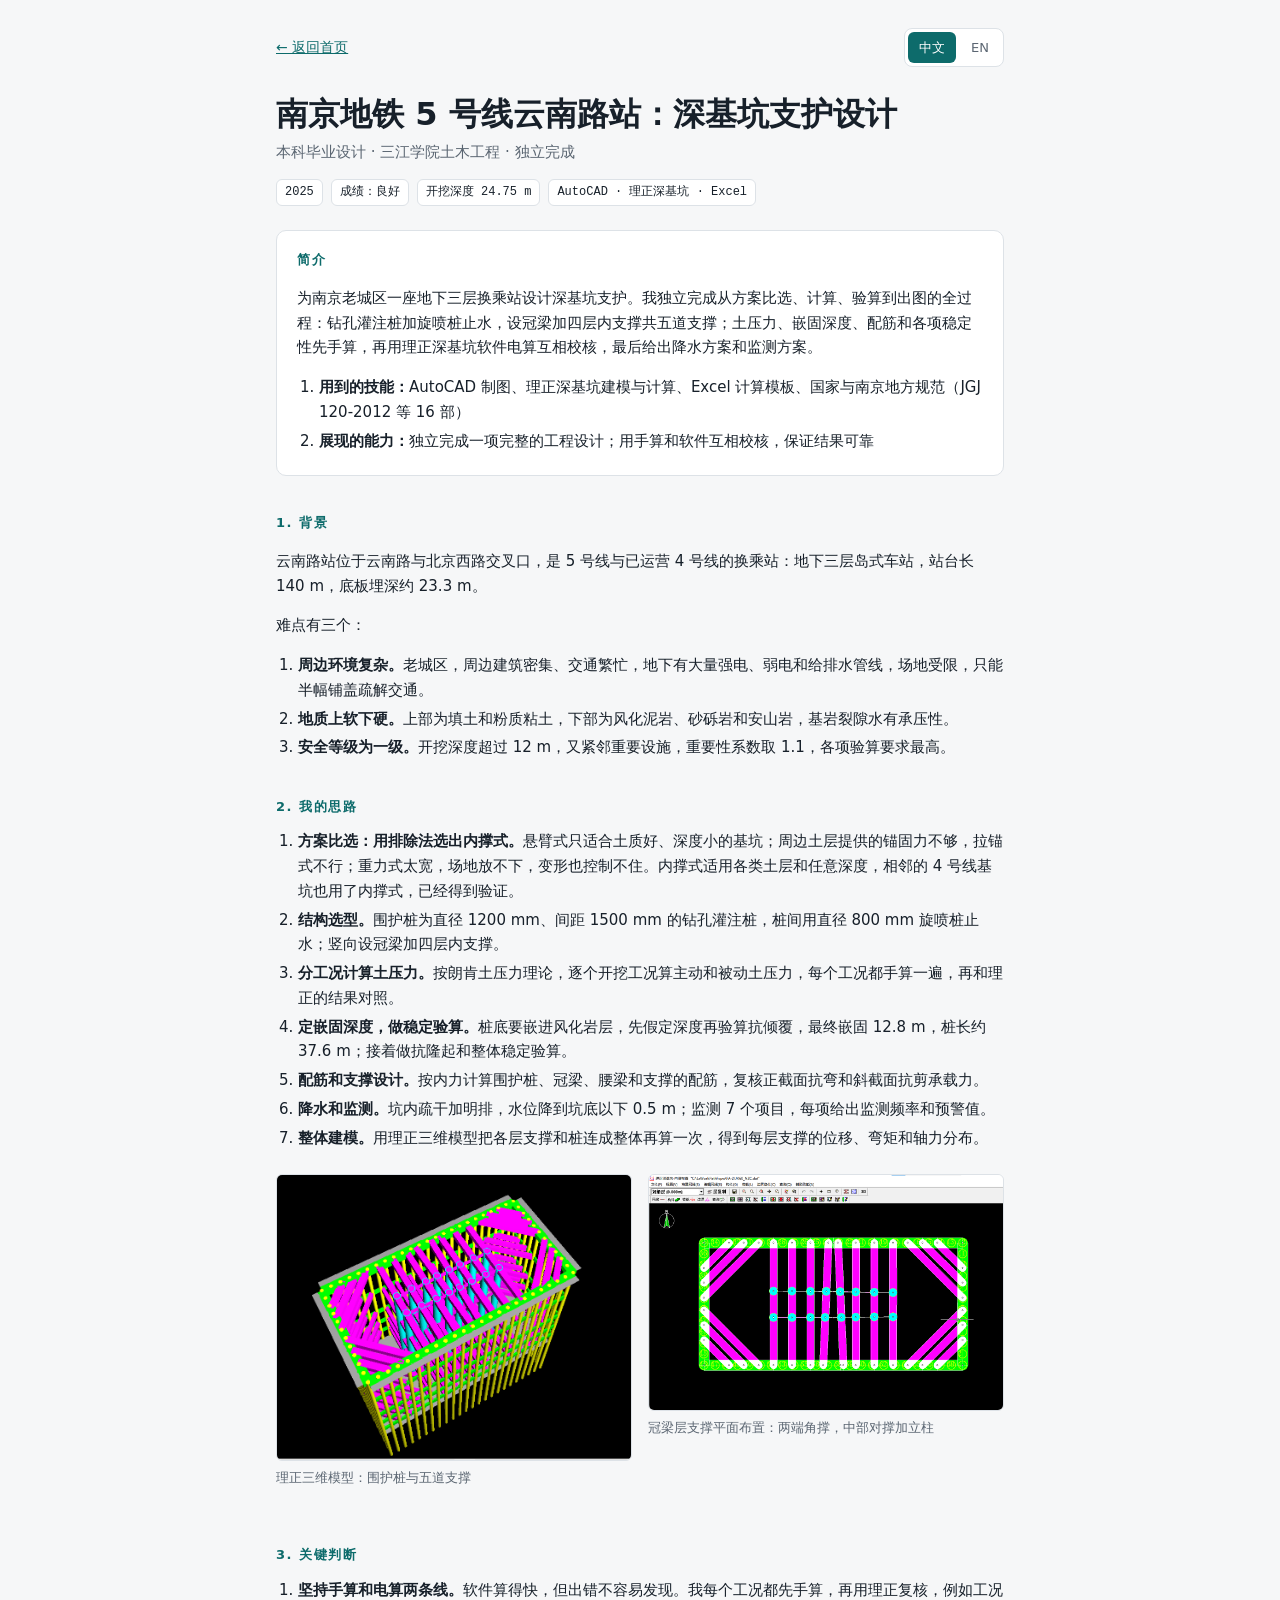
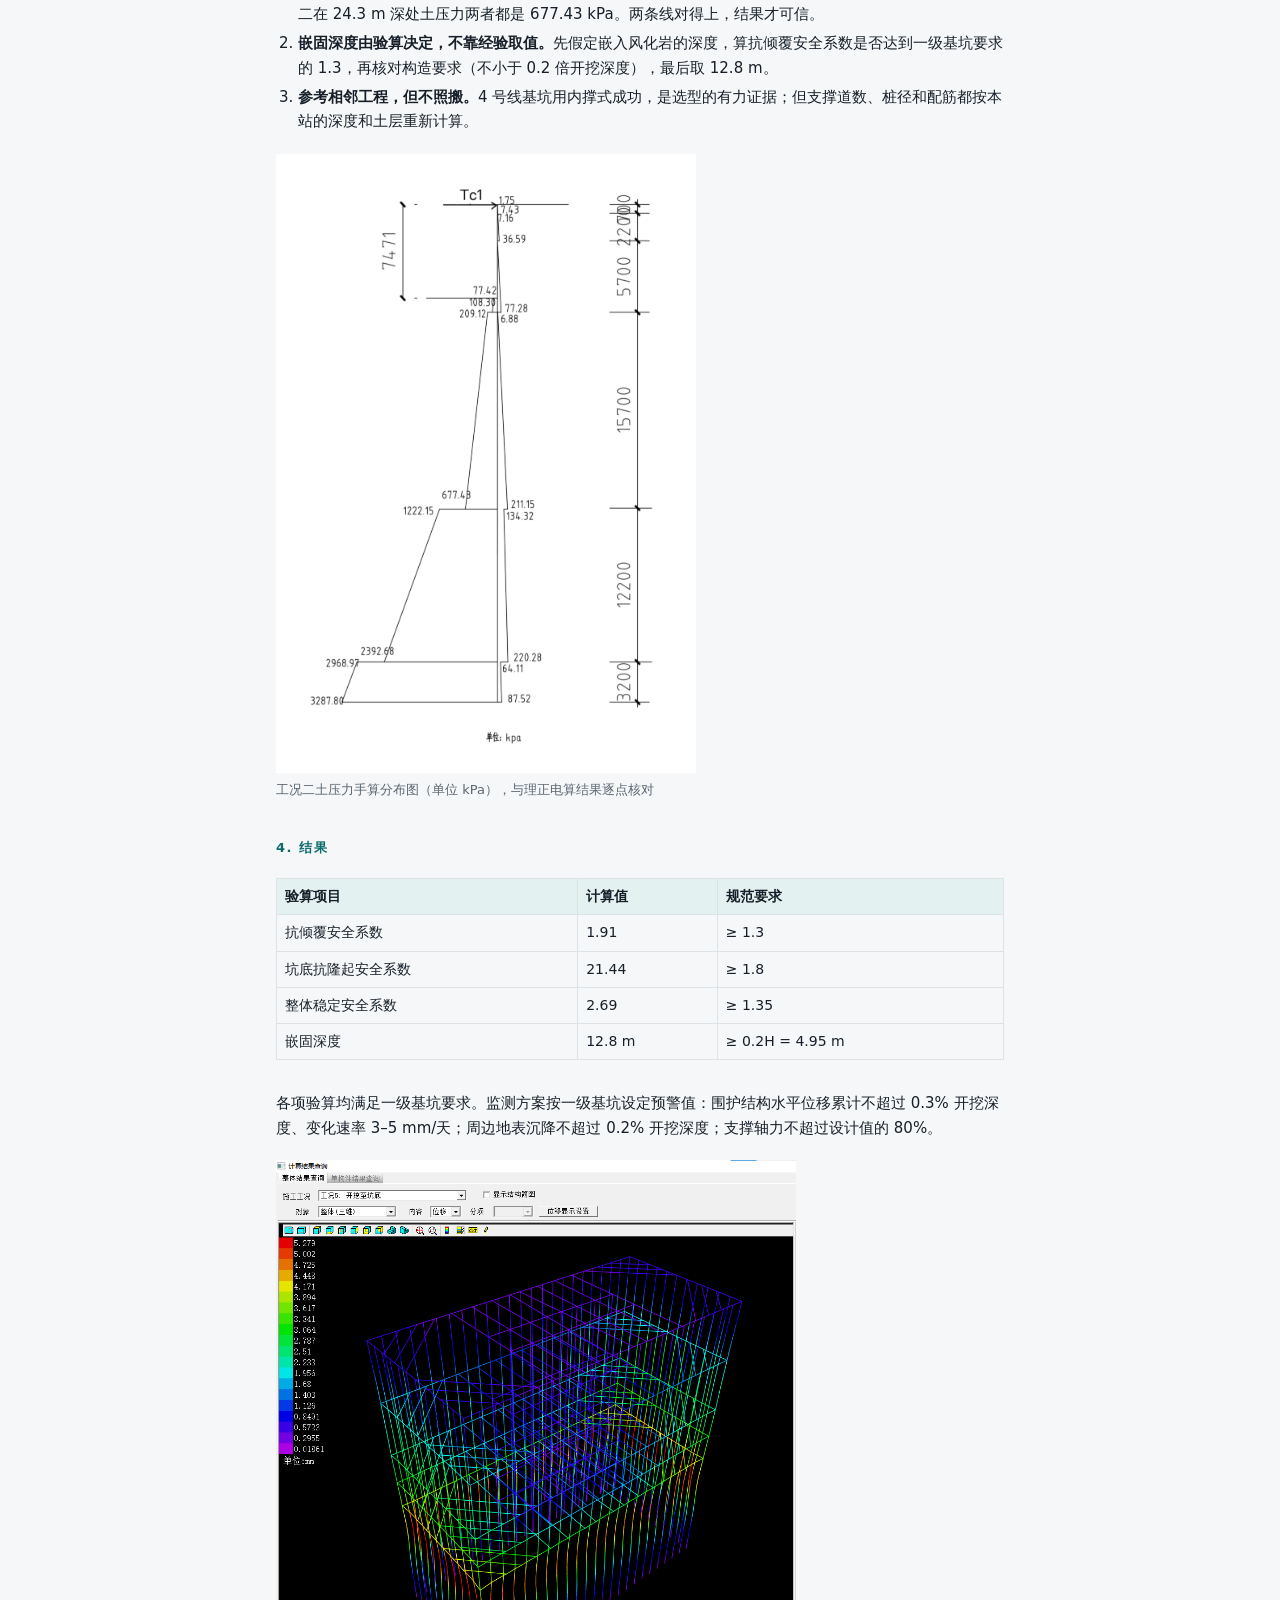
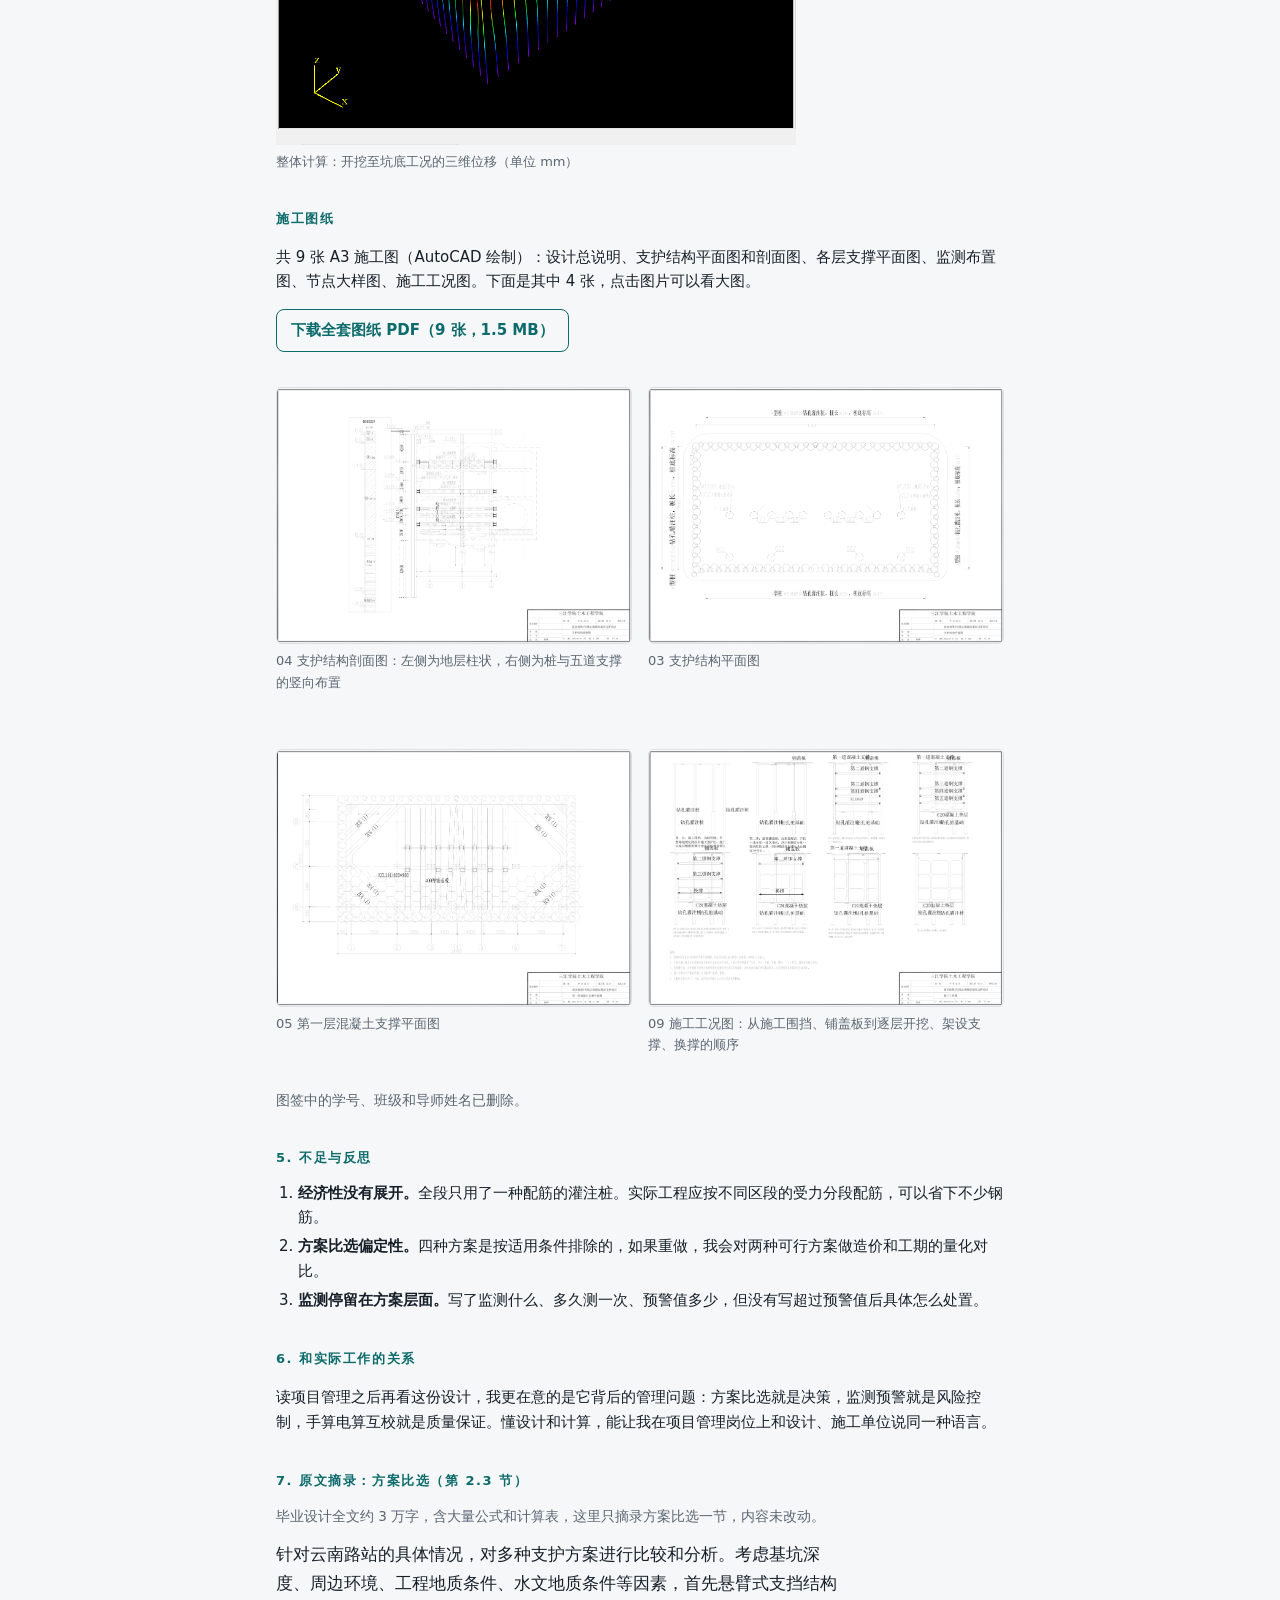
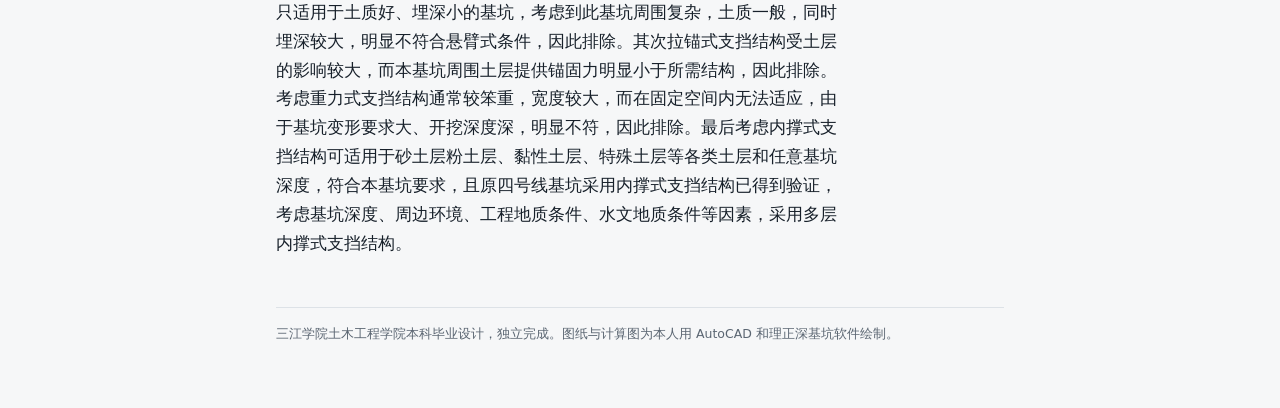
==== work/metro-excavation.html @ ae028c36 "Add files via upload" ====
<!DOCTYPE html>
<html lang="zh-CN" data-lang="zh">
<head>
<meta charset="utf-8">
<meta name="viewport" content="width=device-width, initial-scale=1">
<title>地铁深基坑支护设计｜孙祥 Xiang Sun</title>
<meta name="description" content="南京地铁 5 号线云南路站深基坑支护设计，三江学院土木工程本科毕业设计。">
<link rel="stylesheet" href="page.css">
</head>
<body>
<div class="wrap">
<div class="top">
  <a href="../index.html"><span lang-block="zh">← 返回首页</span><span lang-block="en">← Back to portfolio</span></a>
  <div class="langs" role="group" aria-label="Language"><button data-l="zh" aria-pressed="true">中文</button><button data-l="en" aria-pressed="false">EN</button></div>
</div>

<h1><span lang-block="zh">南京地铁 5 号线云南路站：深基坑支护设计</span><span lang-block="en">Nanjing Metro Line 5, Yunnan Road Station: Deep Excavation Support Design</span></h1>
<p class="sub"><span lang-block="zh">本科毕业设计 · 三江学院土木工程 · 独立完成</span><span lang-block="en">Undergraduate thesis · Sanjiang University, Civil Engineering · individual</span></p>
<div class="facts">
  <span>2025</span>
  <span><span lang-block="zh">成绩：良好</span><span lang-block="en">Grade: Good</span></span>
  <span><span lang-block="zh">开挖深度 24.75 m</span><span lang-block="en">Excavation 24.75 m</span></span>
  <span>AutoCAD · <span lang-block="zh">理正深基坑</span><span lang-block="en">Lizheng</span> · Excel</span>
</div>

<div class="card">
  <h2><span lang-block="zh">简介</span><span lang-block="en">Summary</span></h2>
  <p lang-block="zh">为南京老城区一座地下三层换乘站设计深基坑支护。我独立完成从方案比选、计算、验算到出图的全过程：钻孔灌注桩加旋喷桩止水，设冠梁加四层内支撑共五道支撑；土压力、嵌固深度、配筋和各项稳定性先手算，再用理正深基坑软件电算互相校核，最后给出降水方案和监测方案。</p>
  <p lang-block="en">Excavation support design for a three-level interchange station in Nanjing's old city. I did the whole design on my own, from option selection through calculation and checks to drawings: bored piles with a jet-grout cut-off, and five strut levels (capping beam plus four internal levels). Earth pressure, embedment, reinforcement and stability were hand-calculated, then cross-checked in Lizheng excavation software, followed by dewatering and monitoring plans.</p>
  <ol lang-block="zh">
    <li><b>用到的技能：</b>AutoCAD 制图、理正深基坑建模与计算、Excel 计算模板、国家与南京地方规范（JGJ 120-2012 等 16 部）</li>
    <li><b>展现的能力：</b>独立完成一项完整的工程设计；用手算和软件互相校核，保证结果可靠</li>
  </ol>
  <ol lang-block="en">
    <li><b>Skills:</b> AutoCAD drafting, Lizheng modelling and analysis, Excel calculation templates, 16 national and Nanjing codes (incl. JGJ 120-2012)</li>
    <li><b>Shows:</b> a complete engineering design done independently, with hand calculations and software cross-checked for reliability</li>
  </ol>
</div>

<h2><span lang-block="zh">1. 背景</span><span lang-block="en">1. Context</span></h2>
<div lang-block="zh">
  <p>云南路站位于云南路与北京西路交叉口，是 5 号线与已运营 4 号线的换乘站：地下三层岛式车站，站台长 140 m，底板埋深约 23.3 m。</p>
  <p>难点有三个：</p>
  <ol>
    <li><b>周边环境复杂。</b>老城区，周边建筑密集、交通繁忙，地下有大量强电、弱电和给排水管线，场地受限，只能半幅铺盖疏解交通。</li>
    <li><b>地质上软下硬。</b>上部为填土和粉质粘土，下部为风化泥岩、砂砾岩和安山岩，基岩裂隙水有承压性。</li>
    <li><b>安全等级为一级。</b>开挖深度超过 12 m，又紧邻重要设施，重要性系数取 1.1，各项验算要求最高。</li>
  </ol>
</div>
<div lang-block="en">
  <p>The station sits at the Yunnan Road and Beijing West Road intersection, an interchange with the operating Line 4: a three-level island station with a 140 m platform and a base slab about 23.3 m deep.</p>
  <p>Three things made it hard:</p>
  <ol>
    <li><b>A crowded site.</b> Old city, dense buildings, heavy traffic, many power, telecom and water utilities, and room for only half-width deck traffic diversion.</li>
    <li><b>Soft over hard ground.</b> Fill and silty clay over weathered mudstone, conglomerate and andesite, with confined fissure water in the bedrock.</li>
    <li><b>Safety class 1.</b> Over 12 m deep beside critical facilities, so an importance factor of 1.1 and the strictest checks.</li>
  </ol>
</div>

<h2><span lang-block="zh">2. 我的思路</span><span lang-block="en">2. How I approached it</span></h2>
<ol lang-block="zh">
  <li><b>方案比选：用排除法选出内撑式。</b>悬臂式只适合土质好、深度小的基坑；周边土层提供的锚固力不够，拉锚式不行；重力式太宽，场地放不下，变形也控制不住。内撑式适用各类土层和任意深度，相邻的 4 号线基坑也用了内撑式，已经得到验证。</li>
  <li><b>结构选型。</b>围护桩为直径 1200 mm、间距 1500 mm 的钻孔灌注桩，桩间用直径 800 mm 旋喷桩止水；竖向设冠梁加四层内支撑。</li>
  <li><b>分工况计算土压力。</b>按朗肯土压力理论，逐个开挖工况算主动和被动土压力，每个工况都手算一遍，再和理正的结果对照。</li>
  <li><b>定嵌固深度，做稳定验算。</b>桩底要嵌进风化岩层，先假定深度再验算抗倾覆，最终嵌固 12.8 m，桩长约 37.6 m；接着做抗隆起和整体稳定验算。</li>
  <li><b>配筋和支撑设计。</b>按内力计算围护桩、冠梁、腰梁和支撑的配筋，复核正截面抗弯和斜截面抗剪承载力。</li>
  <li><b>降水和监测。</b>坑内疏干加明排，水位降到坑底以下 0.5 m；监测 7 个项目，每项给出监测频率和预警值。</li>
  <li><b>整体建模。</b>用理正三维模型把各层支撑和桩连成整体再算一次，得到每层支撑的位移、弯矩和轴力分布。</li>
</ol>
<ol lang-block="en">
  <li><b>Option selection by elimination.</b> Cantilever walls suit only good soil and shallow pits; the soil cannot provide enough anchor capacity for tiebacks; a gravity wall is too wide for the site and cannot control deformation. Internal struts suit any soil and depth, and were already proven on the adjacent Line 4 excavation.</li>
  <li><b>Structure.</b> 1200 mm bored piles at 1500 mm centres, 800 mm jet-grout columns between piles, and a capping beam plus four strut levels.</li>
  <li><b>Earth pressure by stage.</b> Rankine active and passive pressures for each excavation stage, each calculated by hand and compared with Lizheng.</li>
  <li><b>Embedment and stability.</b> Piles socket into weathered rock: assume a depth, check overturning, and settle on 12.8 m embedment (pile length about 37.6 m); then check basal heave and overall stability.</li>
  <li><b>Reinforcement and struts.</b> Reinforcement for piles, capping beam, walings and struts from the internal forces, with bending and shear capacity checks.</li>
  <li><b>Dewatering and monitoring.</b> In-pit drainage plus open pumping to 0.5 m below formation; seven monitoring items, each with frequency and alarm values.</li>
  <li><b>Whole-model run.</b> A 3D Lizheng model joining piles and all strut levels to get displacement, bending moment and axial force for each level.</li>
</ol>

<div class="gallery">
  <figure>
    <img src="img/metro-struts-3d.png" alt="理正三维模型：围护桩与五道内支撑" width="829" height="666" loading="lazy">
    <figcaption><span lang-block="zh">理正三维模型：围护桩与五道支撑</span><span lang-block="en">Lizheng 3D model: piles and five strut levels</span></figcaption>
  </figure>
  <figure>
    <img src="img/metro-struts-plan.png" alt="冠梁层内支撑平面布置" width="1226" height="812" loading="lazy">
    <figcaption><span lang-block="zh">冠梁层支撑平面布置：两端角撑，中部对撑加立柱</span><span lang-block="en">Capping-beam strut plan: corner braces at the ends, cross struts with king posts in the middle</span></figcaption>
  </figure>
</div>

<h2><span lang-block="zh">3. 关键判断</span><span lang-block="en">3. Key judgements</span></h2>
<ol lang-block="zh">
  <li><b>坚持手算和电算两条线。</b>软件算得快，但出错不容易发现。我每个工况都先手算，再用理正复核，例如工况二在 24.3 m 深处土压力两者都是 677.43 kPa。两条线对得上，结果才可信。</li>
  <li><b>嵌固深度由验算决定，不靠经验取值。</b>先假定嵌入风化岩的深度，算抗倾覆安全系数是否达到一级基坑要求的 1.3，再核对构造要求（不小于 0.2 倍开挖深度），最后取 12.8 m。</li>
  <li><b>参考相邻工程，但不照搬。</b>4 号线基坑用内撑式成功，是选型的有力证据；但支撑道数、桩径和配筋都按本站的深度和土层重新计算。</li>
</ol>
<ol lang-block="en">
  <li><b>Two independent lines: hand and software.</b> Software is fast but its errors are hard to spot. Every stage was hand-calculated first and then checked in Lizheng; for example, in stage 2 both gave 677.43 kPa at 24.3 m depth. Agreement between the two is what makes the result trustworthy.</li>
  <li><b>Embedment from checks, not rule of thumb.</b> Assume a rock socket depth, confirm the overturning factor meets 1.3 for class 1, check the 0.2H detailing rule, then fix 12.8 m.</li>
  <li><b>Learn from the neighbour, do not copy it.</b> Line 4's success supported the choice of struts, but strut levels, pile size and reinforcement were all recalculated for this station's depth and ground.</li>
</ol>

<figure>
  <img src="img/metro-earth-pressure-hand.png" alt="工况二土压力手算分布图，单位 kPa" width="1039" height="1532" loading="lazy" class="w420">
  <figcaption><span lang-block="zh">工况二土压力手算分布图（单位 kPa），与理正电算结果逐点核对</span><span lang-block="en">Stage 2 earth pressure by hand (kPa), checked point by point against Lizheng</span></figcaption>
</figure>

<h2><span lang-block="zh">4. 结果</span><span lang-block="en">4. Results</span></h2>
<div class="tablewrap">
<table>
  <tr><th><span lang-block="zh">验算项目</span><span lang-block="en">Check</span></th><th><span lang-block="zh">计算值</span><span lang-block="en">Result</span></th><th><span lang-block="zh">规范要求</span><span lang-block="en">Required</span></th></tr>
  <tr><td><span lang-block="zh">抗倾覆安全系数</span><span lang-block="en">Overturning</span></td><td>1.91</td><td>≥ 1.3</td></tr>
  <tr><td><span lang-block="zh">坑底抗隆起安全系数</span><span lang-block="en">Basal heave</span></td><td>21.44</td><td>≥ 1.8</td></tr>
  <tr><td><span lang-block="zh">整体稳定安全系数</span><span lang-block="en">Overall stability</span></td><td>2.69</td><td>≥ 1.35</td></tr>
  <tr><td><span lang-block="zh">嵌固深度</span><span lang-block="en">Embedment</span></td><td>12.8 m</td><td>≥ 0.2H = 4.95 m</td></tr>
</table>
</div>
<p lang-block="zh">各项验算均满足一级基坑要求。监测方案按一级基坑设定预警值：围护结构水平位移累计不超过 0.3% 开挖深度、变化速率 3–5 mm/天；周边地表沉降不超过 0.2% 开挖深度；支撑轴力不超过设计值的 80%。</p>
<p lang-block="en">All checks meet class 1 requirements. Monitoring alarms follow class 1: cumulative wall displacement 0.3% of depth (3–5 mm/day), ground settlement 0.2% of depth, strut force 80% of design value.</p>

<figure>
  <img src="img/metro-displacement.png" alt="理正整体计算：开挖至坑底时的三维位移云图，单位 mm" width="961" height="1080" loading="lazy" class="w520">
  <figcaption><span lang-block="zh">整体计算：开挖至坑底工况的三维位移（单位 mm）</span><span lang-block="en">Whole model: 3D displacement at final excavation (mm)</span></figcaption>
</figure>

<h2 id="drawings"><span lang-block="zh">施工图纸</span><span lang-block="en">Construction drawings</span></h2>
<p lang-block="zh">共 9 张 A3 施工图（AutoCAD 绘制）：设计总说明、支护结构平面图和剖面图、各层支撑平面图、监测布置图、节点大样图、施工工况图。下面是其中 4 张，点击图片可以看大图。</p>
<p lang-block="en">Nine A3 construction drawings in AutoCAD: general notes, support plan and section, strut plans for each level, monitoring layout, details and construction stages. Four are shown below; click to enlarge.</p>
<p><a class="dl" href="metro-drawings.pdf" download><span lang-block="zh">下载全套图纸 PDF（9 张，1.5 MB）</span><span lang-block="en">Download all drawings (PDF, 9 sheets, 1.5 MB)</span></a></p>
<div class="gallery">
  <figure><a href="img/metro-dwg-section.png"><img src="img/metro-dwg-section.png" alt="支护结构剖面图：钻孔灌注桩、冠梁与四道钢支撑，桩长 37.551 m，嵌固 12.8 m" width="1939" height="1399" loading="lazy"></a>
    <figcaption><span lang-block="zh">04 支护结构剖面图：左侧为地层柱状，右侧为桩与五道支撑的竖向布置</span><span lang-block="en">04 Support section: soil profile on the left, piles and five strut levels on the right</span></figcaption></figure>
  <figure><a href="img/metro-dwg-plan.png"><img src="img/metro-dwg-plan.png" alt="支护结构平面图" width="1939" height="1399" loading="lazy"></a>
    <figcaption><span lang-block="zh">03 支护结构平面图</span><span lang-block="en">03 Support plan</span></figcaption></figure>
  <figure><a href="img/metro-dwg-strut1.png"><img src="img/metro-dwg-strut1.png" alt="第一层混凝土支撑平面图" width="1939" height="1399" loading="lazy"></a>
    <figcaption><span lang-block="zh">05 第一层混凝土支撑平面图</span><span lang-block="en">05 First-level concrete strut plan</span></figcaption></figure>
  <figure><a href="img/metro-dwg-stages.png"><img src="img/metro-dwg-stages.png" alt="施工工况图：分步开挖与支撑安装顺序" width="1939" height="1399" loading="lazy"></a>
    <figcaption><span lang-block="zh">09 施工工况图：从施工围挡、铺盖板到逐层开挖、架设支撑、换撑的顺序</span><span lang-block="en">09 Construction stages: from hoarding and deck to staged excavation, strutting and re-propping</span></figcaption></figure>
</div>
<p class="note"><span lang-block="zh">图签中的学号、班级和导师姓名已删除。</span><span lang-block="en">Student number, class and supervisor name have been removed from the title blocks.</span></p>

<h2><span lang-block="zh">5. 不足与反思</span><span lang-block="en">5. Limits and reflection</span></h2>
<ol lang-block="zh">
  <li><b>经济性没有展开。</b>全段只用了一种配筋的灌注桩。实际工程应按不同区段的受力分段配筋，可以省下不少钢筋。</li>
  <li><b>方案比选偏定性。</b>四种方案是按适用条件排除的，如果重做，我会对两种可行方案做造价和工期的量化对比。</li>
  <li><b>监测停留在方案层面。</b>写了监测什么、多久测一次、预警值多少，但没有写超过预警值后具体怎么处置。</li>
</ol>
<ol lang-block="en">
  <li><b>Economy not explored.</b> One pile reinforcement scheme was used throughout; in practice, zoning reinforcement by load would save steel.</li>
  <li><b>Qualitative option selection.</b> Options were ruled out by applicability; in a redo I would compare cost and time for the two feasible options.</li>
  <li><b>Monitoring stops at the plan.</b> It sets what to measure, how often and the alarm levels, but not the response once an alarm is triggered.</li>
</ol>

<h2><span lang-block="zh">6. 和实际工作的关系</span><span lang-block="en">6. Why it matters in practice</span></h2>
<p lang-block="zh">读项目管理之后再看这份设计，我更在意的是它背后的管理问题：方案比选就是决策，监测预警就是风险控制，手算电算互校就是质量保证。懂设计和计算，能让我在项目管理岗位上和设计、施工单位说同一种语言。</p>
<p lang-block="en">Looking back after studying project management, the design maps onto management work: option selection is a decision, monitoring alarms are risk control, and hand-versus-software checks are quality assurance. Understanding the engineering lets me speak the same language as designers and contractors.</p>

<h2><span lang-block="zh">7. 原文摘录：方案比选（第 2.3 节）</span><span lang-block="en">7. Excerpt: option selection (Section 2.3, in Chinese)</span></h2>
<p class="note"><span lang-block="zh">毕业设计全文约 3 万字，含大量公式和计算表，这里只摘录方案比选一节，内容未改动。</span><span lang-block="en">The full thesis is about 30,000 Chinese characters with many formulas and tables; only the option-selection section is quoted here, unchanged.</span></p>
<article class="paper" lang="zh-CN">
<p>针对云南路站的具体情况，对多种支护方案进行比较和分析。考虑基坑深度、周边环境、工程地质条件、水文地质条件等因素，首先悬臂式支挡结构只适用于土质好、埋深小的基坑，考虑到此基坑周围复杂，土质一般，同时埋深较大，明显不符合悬臂式条件，因此排除。其次拉锚式支挡结构受土层的影响较大，而本基坑周围土层提供锚固力明显小于所需结构，因此排除。考虑重力式支挡结构通常较笨重，宽度较大，而在固定空间内无法适应，由于基坑变形要求大、开挖深度深，明显不符，因此排除。最后考虑内撑式支挡结构可适用于砂土层粉土层、黏性土层、特殊土层等各类土层和任意基坑深度，符合本基坑要求，且原四号线基坑采用内撑式支挡结构已得到验证，考虑基坑深度、周边环境、工程地质条件、水文地质条件等因素，采用多层内撑式支挡结构。</p>
</article>

<footer><span lang-block="zh">三江学院土木工程学院本科毕业设计，独立完成。图纸与计算图为本人用 AutoCAD 和理正深基坑软件绘制。</span><span lang-block="en">Undergraduate thesis, Sanjiang University, completed individually. Figures produced by me in Lizheng and AutoCAD.</span></footer>
</div>
<script src="page.js"></script>
</body>
</html>
---- work/page.css ----
/* Shared style for work pages: same tokens as index.html, reading layout */
:root{
  --bg:#f6f7f8; --surface:#ffffff; --fg:#17202a; --muted:#5b6672; --line:#dde2e7;
  --accent:#0d6b6b; --accent-soft:#e3f1f0;
  --sans:-apple-system,"Segoe UI","PingFang SC","Microsoft YaHei",system-ui,sans-serif;
  --serif:Georgia,"Times New Roman","Songti SC",serif;
  --mono:ui-monospace,"SF Mono",Menlo,Consolas,monospace;
}
@media (prefers-color-scheme: dark){:root:not([data-theme="light"]){
  --bg:#0f1418; --surface:#161d22; --fg:#e6ebef; --muted:#9aa6b1; --line:#26313a;
  --accent:#4fbdb6; --accent-soft:#16312f; color-scheme:dark}}
:root[data-theme="dark"]{
  --bg:#0f1418; --surface:#161d22; --fg:#e6ebef; --muted:#9aa6b1; --line:#26313a;
  --accent:#4fbdb6; --accent-soft:#16312f; color-scheme:dark}
*{box-sizing:border-box}
body{margin:0;background:var(--bg);color:var(--fg);font-family:var(--sans);font-size:15px;line-height:1.65}
img{max-width:100%;height:auto;display:block}
a{color:var(--accent)}
a:focus-visible,button:focus-visible{outline:2px solid var(--accent);outline-offset:2px}
.wrap{max-width:760px;margin:0 auto;padding:28px max(16px,env(safe-area-inset-right,0px)) 64px max(16px,env(safe-area-inset-left,0px))}
.top{display:flex;justify-content:space-between;align-items:center;gap:12px;font-size:14px}
.langs{display:flex;gap:4px;border:1px solid var(--line);border-radius:8px;padding:3px;background:var(--surface)}
.langs button{font:inherit;font-size:13px;border:0;background:none;color:var(--muted);padding:5px 11px;border-radius:6px;cursor:pointer}
.langs button[aria-pressed="true"]{background:var(--accent);color:#fff}
h1{font-size:clamp(24px,4.5vw,32px);line-height:1.2;margin:28px 0 6px;text-wrap:balance}
.sub{color:var(--muted);margin:0 0 4px}
.facts{display:flex;flex-wrap:wrap;gap:8px;margin:14px 0 0}
.facts>span{font-family:var(--mono);font-size:12px;border:1px solid var(--line);border-radius:6px;padding:3px 8px;background:var(--surface)}
.card{background:var(--surface);border:1px solid var(--line);border-radius:10px;padding:18px 20px;margin-top:24px}
.card h2{margin-top:0}
h2{font-size:13px;text-transform:uppercase;letter-spacing:.12em;color:var(--accent);margin:36px 0 12px}
ol{margin:8px 0 0;padding-left:22px;list-style:decimal}
li{margin:4px 0}
.note{font-size:13.5px;color:var(--muted)}
blockquote{margin:12px 0 0;padding-left:14px;border-left:3px solid var(--line);color:var(--muted)}
.paper{margin-top:8px}
.paper h2{font-size:17px;text-transform:none;letter-spacing:0;color:var(--fg);margin:32px 0 8px}
.paper p{font-family:var(--serif);font-size:16.5px;line-height:1.75;margin:0 0 14px;max-width:68ch}
.refs p{font-size:13.5px;color:var(--muted);padding-left:2em;text-indent:-2em;margin:0 0 6px;max-width:none}
figure{margin:20px 0}
figcaption{font-size:13px;color:var(--muted);margin-top:6px}
.gallery{display:grid;grid-template-columns:repeat(auto-fit,minmax(260px,1fr));gap:16px}
.gallery img{border:1px solid var(--line);border-radius:6px}
table{border-collapse:collapse;width:100%;font-size:14px;margin:8px 0 16px}
th,td{border:1px solid var(--line);padding:6px 8px;text-align:left;vertical-align:top}
th{background:var(--accent-soft)}
.tablewrap{overflow-x:auto}
footer{margin-top:48px;color:var(--muted);font-size:12.5px;border-top:1px solid var(--line);padding-top:16px}
[lang-block]{display:none}
html[data-lang="zh"] [lang-block="zh"],html[data-lang="en"] [lang-block="en"]{display:block}
html[data-lang="zh"] span[lang-block="zh"],html[data-lang="en"] span[lang-block="en"]{display:inline}
caption{caption-side:top;text-align:left;font-size:13px;color:var(--muted);padding:4px 0}
.paper ol{font-family:var(--serif);font-size:16px;max-width:68ch;margin:0 0 14px}
.paper table{font-family:var(--sans)}
.dl{display:inline-block;border:1px solid var(--accent);border-radius:8px;padding:8px 14px;font-weight:600;text-decoration:none}
.dl:hover{background:var(--accent-soft)}
.gallery a{display:block}
img.w420{width:min(100%,420px)}
img.w520{width:min(100%,520px)}
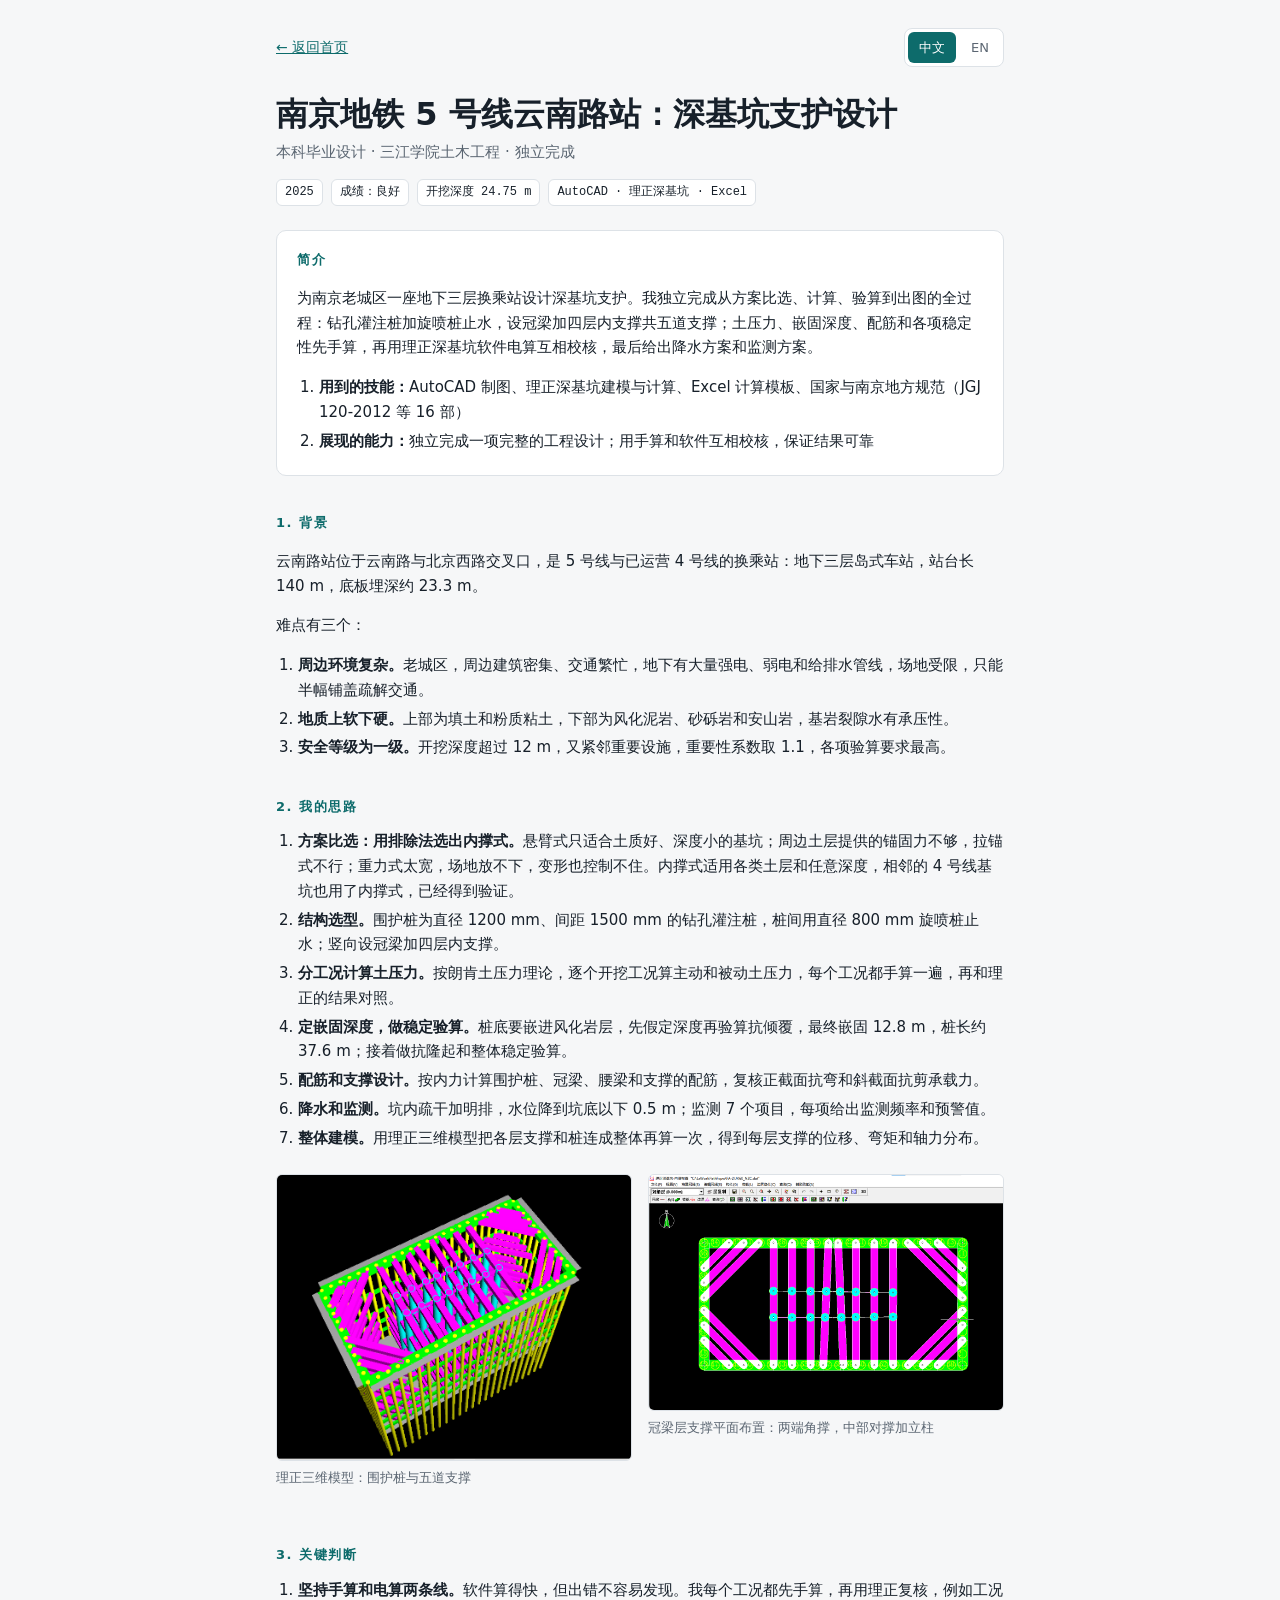
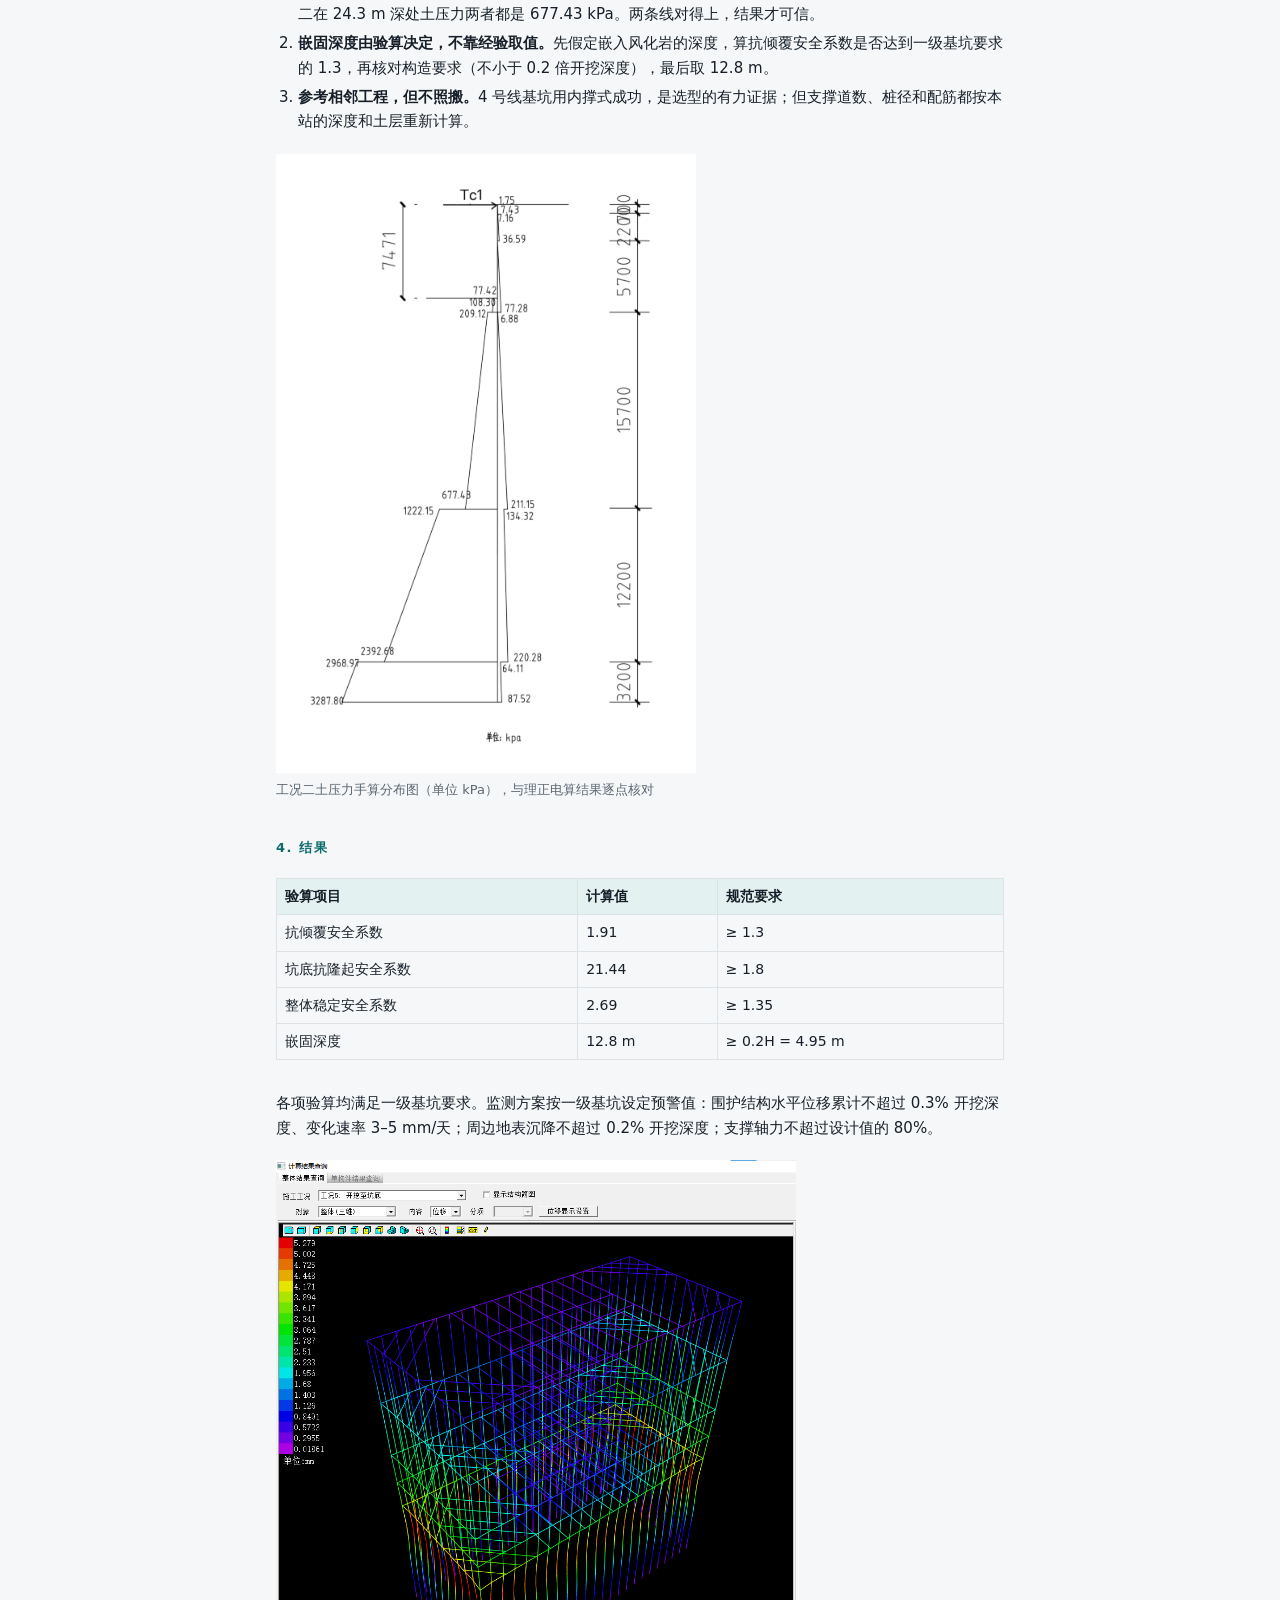
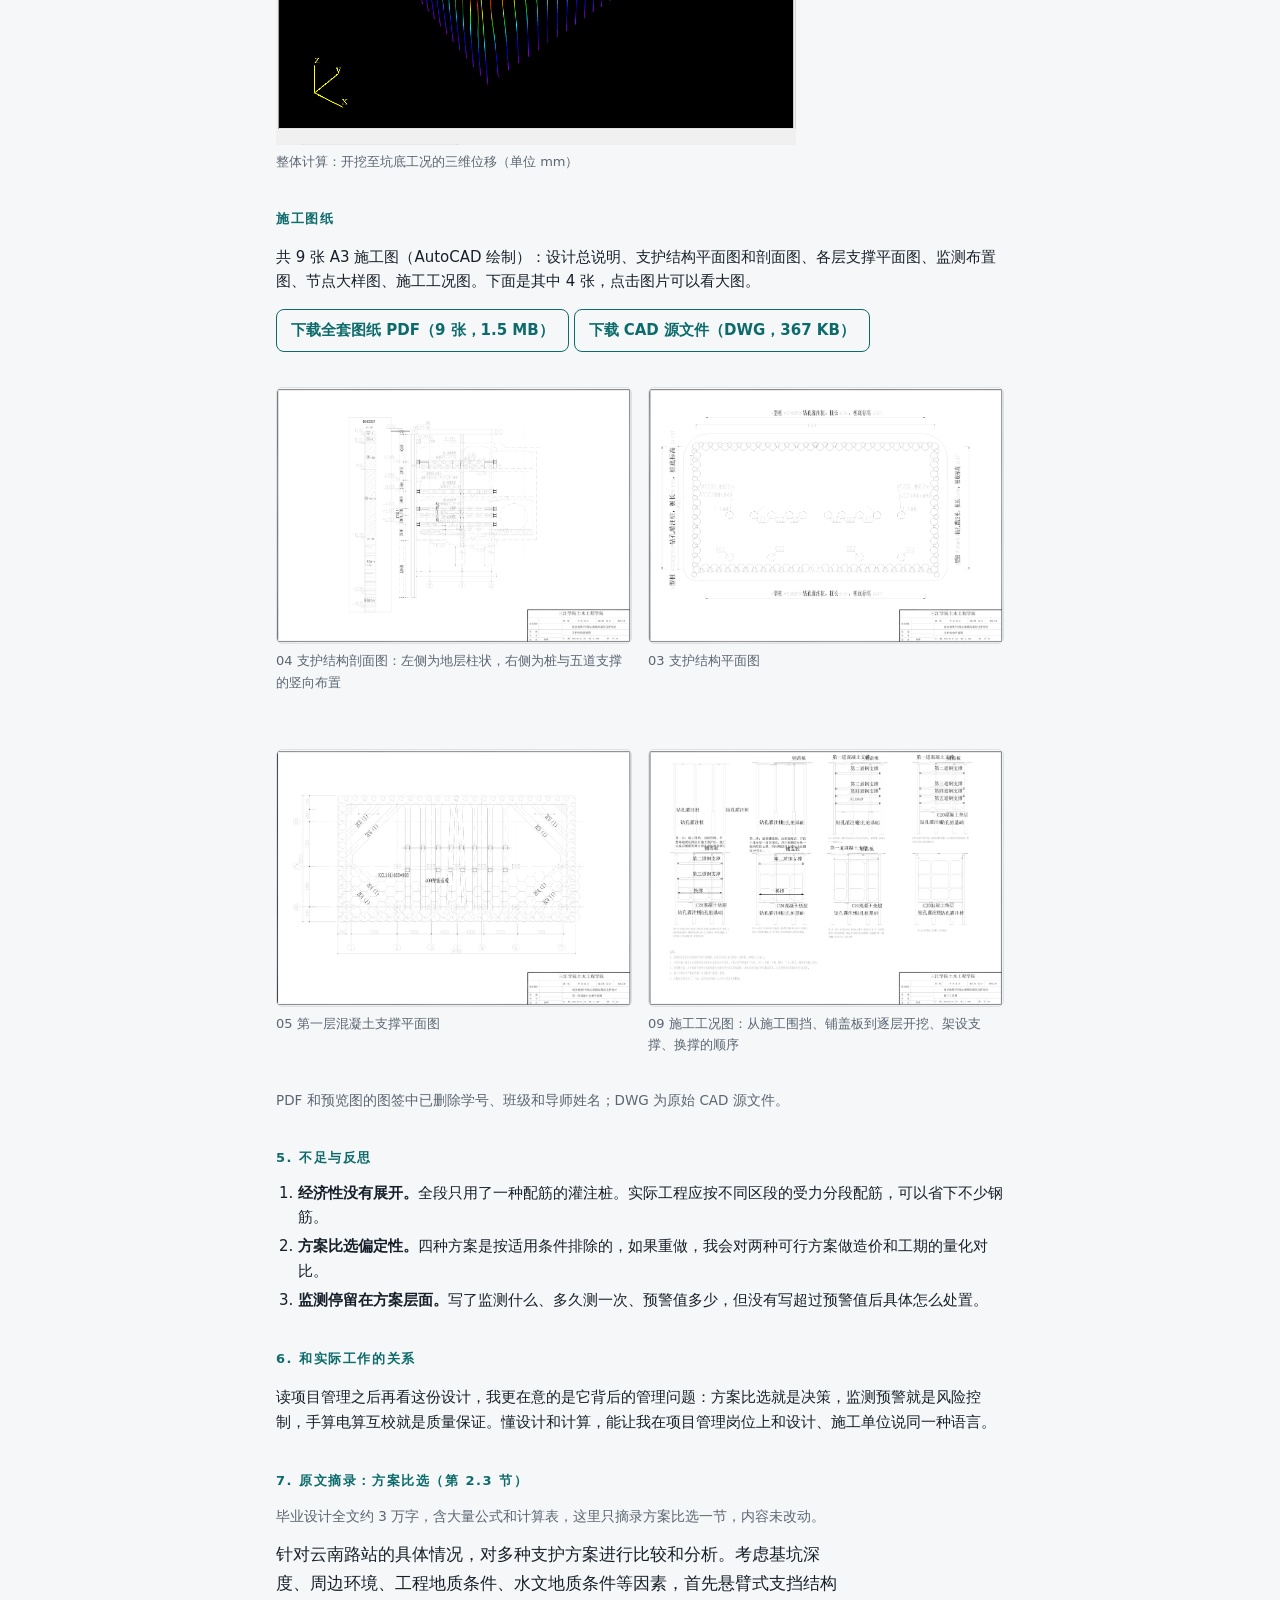
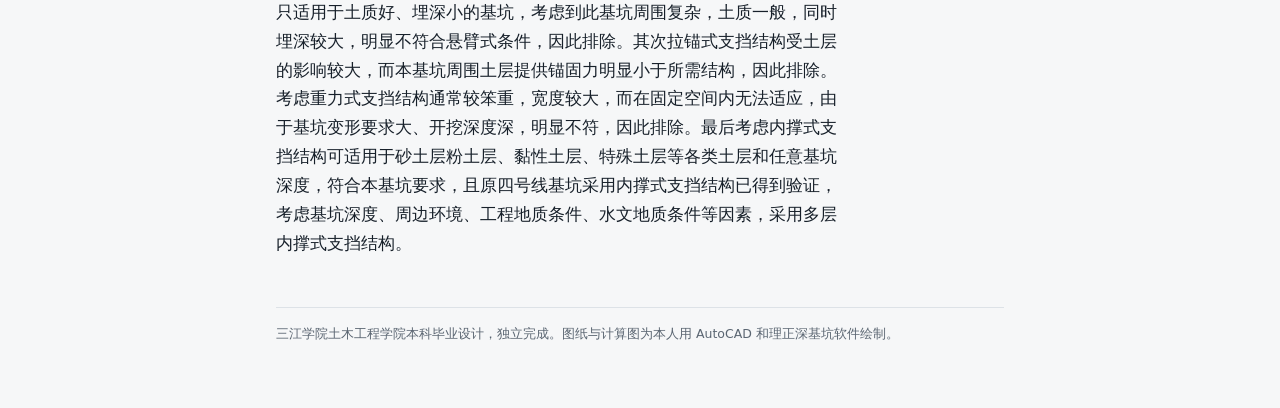
==== commit 7b4aa1ff: "Add files via upload" ====
--- a/work/metro-excavation.html
+++ b/work/metro-excavation.html
@@ -126,7 +126,7 @@
 <h2 id="drawings"><span lang-block="zh">施工图纸</span><span lang-block="en">Construction drawings</span></h2>
 <p lang-block="zh">共 9 张 A3 施工图（AutoCAD 绘制）：设计总说明、支护结构平面图和剖面图、各层支撑平面图、监测布置图、节点大样图、施工工况图。下面是其中 4 张，点击图片可以看大图。</p>
 <p lang-block="en">Nine A3 construction drawings in AutoCAD: general notes, support plan and section, strut plans for each level, monitoring layout, details and construction stages. Four are shown below; click to enlarge.</p>
-<p><a class="dl" href="metro-drawings.pdf" download><span lang-block="zh">下载全套图纸 PDF（9 张，1.5 MB）</span><span lang-block="en">Download all drawings (PDF, 9 sheets, 1.5 MB)</span></a></p>
+<p><a class="dl" href="metro-drawings.pdf" download><span lang-block="zh">下载全套图纸 PDF（9 张，1.5 MB）</span><span lang-block="en">Download all drawings (PDF, 9 sheets, 1.5 MB)</span></a> <a class="dl" href="metro-drawings.dwg" download><span lang-block="zh">下载 CAD 源文件（DWG，367 KB）</span><span lang-block="en">Download CAD source (DWG, 367 KB)</span></a></p>
 <div class="gallery">
   <figure><a href="img/metro-dwg-section.png"><img src="img/metro-dwg-section.png" alt="支护结构剖面图：钻孔灌注桩、冠梁与四道钢支撑，桩长 37.551 m，嵌固 12.8 m" width="1939" height="1399" loading="lazy"></a>
     <figcaption><span lang-block="zh">04 支护结构剖面图：左侧为地层柱状，右侧为桩与五道支撑的竖向布置</span><span lang-block="en">04 Support section: soil profile on the left, piles and five strut levels on the right</span></figcaption></figure>
@@ -137,7 +137,7 @@
   <figure><a href="img/metro-dwg-stages.png"><img src="img/metro-dwg-stages.png" alt="施工工况图：分步开挖与支撑安装顺序" width="1939" height="1399" loading="lazy"></a>
     <figcaption><span lang-block="zh">09 施工工况图：从施工围挡、铺盖板到逐层开挖、架设支撑、换撑的顺序</span><span lang-block="en">09 Construction stages: from hoarding and deck to staged excavation, strutting and re-propping</span></figcaption></figure>
 </div>
-<p class="note"><span lang-block="zh">图签中的学号、班级和导师姓名已删除。</span><span lang-block="en">Student number, class and supervisor name have been removed from the title blocks.</span></p>
+<p class="note"><span lang-block="zh">PDF 和预览图的图签中已删除学号、班级和导师姓名；DWG 为原始 CAD 源文件。</span><span lang-block="en">Student number, class and supervisor name are removed from the PDF and previews; the DWG is the original CAD source.</span></p>
 
 <h2><span lang-block="zh">5. 不足与反思</span><span lang-block="en">5. Limits and reflection</span></h2>
 <ol lang-block="zh">
--- a/work/page.css
+++ b/work/page.css
@@ -57,3 +57,4 @@
 .gallery a{display:block}
 img.w420{width:min(100%,420px)}
 img.w520{width:min(100%,520px)}
+.wrap>h3{font-size:16px;margin:24px 0 6px}
